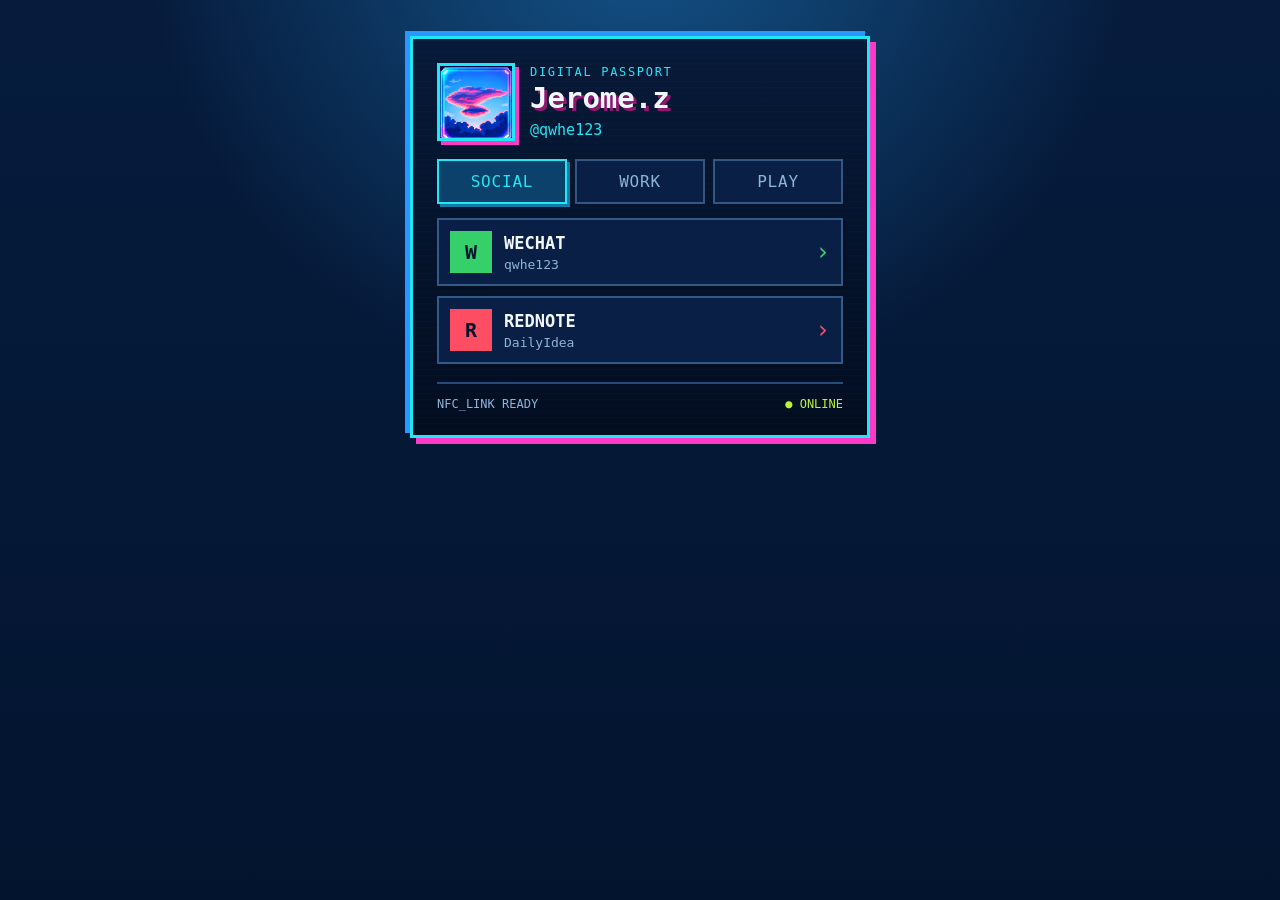
==== digital-passport/index.html @ d6f28b23 "Add NFC digital passport page" ====
<!doctype html><html lang="zh-CN"><head>
<meta charset="utf-8"><meta name="viewport" content="width=device-width,initial-scale=1,viewport-fit=cover"><meta name="theme-color" content="#03142f"><meta name="robots" content="noindex,nofollow">
<title>Jerome.z · Digital Passport</title><link rel="icon" type="image/svg+xml" href="data:image/svg+xml,%3Csvg xmlns='http://www.w3.org/2000/svg' viewBox='0 0 32 32'%3E%3Crect width='32' height='32' fill='%2303142f'/%3E%3Crect x='4' y='4' width='24' height='24' fill='none' stroke='%2321e6f3' stroke-width='3'/%3E%3Cpath fill='%23ff39c7' d='M8 14h4v-4h8v4h4v8h-4v-4h-8v4H8z'/%3E%3C/svg%3E">
<style>
:root{color-scheme:dark;--bg:#03142f;--panel:#091f45;--panel2:#102958;--cyan:#21e6f3;--pink:#ff39c7;--lime:#b8f43a;--text:#f2f7ff;--muted:#8cb5d9}*{box-sizing:border-box}button{font:inherit}body{margin:0;min-height:100svh;background:radial-gradient(circle at 50% -10%,#14558b 0,transparent 42%),linear-gradient(180deg,#061c3d,var(--bg));font-family:ui-monospace,SFMono-Regular,Menlo,Consolas,monospace;color:var(--text);padding:18px 14px 34px}
.shell{width:min(100%,460px);margin:auto;border:3px solid var(--cyan);box-shadow:6px 6px 0 var(--pink),-5px -5px 0 #2997ff;background:linear-gradient(180deg,#071a39,#020d20);padding:18px;position:relative;overflow:hidden}.shell:before{content:"";position:absolute;inset:0;pointer-events:none;background:repeating-linear-gradient(0deg,transparent 0 5px,#21e6f308 6px)}header,.tabs,.cards,.footer{position:relative}
header{display:grid;grid-template-columns:78px 1fr;gap:15px;align-items:center;margin-bottom:18px}.avatar{width:78px;height:78px;border:3px solid var(--cyan);box-shadow:4px 4px 0 var(--pink);overflow:hidden;background:#6dbdeb}.avatar img{width:100%;height:100%;object-fit:cover;object-position:center 42%;filter:saturate(1.35) contrast(1.12)}.kicker{margin:0 0 5px;color:var(--cyan);font-size:12px;letter-spacing:.14em}.name{margin:0;font-size:29px;line-height:1;text-shadow:3px 3px 0 #8f176f}.handle{margin:8px 0 0;color:var(--cyan);font-size:15px}
.tabs{display:grid;grid-template-columns:repeat(3,1fr);gap:8px;margin-bottom:14px}.tab{border:2px solid #365680;background:var(--panel);color:var(--muted);padding:11px 3px;cursor:pointer;letter-spacing:.05em}.tab[aria-selected="true"]{border-color:var(--cyan);color:var(--cyan);background:#0b416b;box-shadow:3px 3px 0 #157aa6}
.cards{display:grid;gap:10px}.card{--card:#21e6f3;width:100%;display:grid;grid-template-columns:42px 1fr auto;gap:12px;align-items:center;text-align:left;border:2px solid #315a87;background:var(--panel);color:var(--text);padding:11px;cursor:pointer;box-shadow:3px 3px 0 #001022}.card:hover,.card:focus-visible{border-color:var(--card);outline:none;transform:translate(-1px,-1px)}.icon{display:grid;place-items:center;width:42px;height:42px;background:var(--card);color:#03142f;font-size:20px;font-weight:900}.platform{display:block;font-size:17px;font-weight:900}.account{display:block;color:var(--muted);font-size:13px;margin-top:4px}.arrow{color:var(--card);font-size:24px}.wechat{--card:#35d069}.rednote{--card:#ff4d63}.duolingo{--card:#b8f43a}.feishu{--card:#4d8dff}.opossum{--card:#ff39c7}
.portfolio{--card:#21e6f3;background:linear-gradient(135deg,#0b416b,var(--panel));text-decoration:none}.portfolio .icon{box-shadow:3px 3px 0 var(--pink)}.footer{margin-top:18px;padding-top:13px;border-top:2px solid #244c79;display:flex;justify-content:space-between;color:var(--muted);font-size:12px}.signal{color:var(--lime)}dialog{width:min(calc(100% - 28px),420px);border:0;padding:0;background:transparent;color:var(--text)}dialog::backdrop{background:#010816dc;backdrop-filter:blur(5px)}.modal{--card:var(--cyan);border:4px solid var(--card);background:#04152f;padding:18px;box-shadow:7px 7px 0 var(--pink);text-align:center}.modal-head{display:flex;align-items:center;justify-content:space-between;margin-bottom:15px}.modal h2{margin:0;font-size:21px}.close{border:2px solid #506f96;background:var(--panel);color:var(--text);width:36px;height:36px;cursor:pointer}.qr{background:#fff;padding:10px}.qr img{display:block;width:100%;height:auto}.modal-account{font-size:17px;color:var(--card);margin:16px 0 11px}.copy{width:100%;border:2px solid var(--card);background:var(--panel2);color:var(--text);padding:12px;cursor:pointer}.hint{font:14px/1.5 system-ui,sans-serif;color:var(--muted);margin:12px 0 0}[hidden]{display:none!important}@media(min-width:700px){body{padding-top:36px}.shell{padding:24px}}
</style></head><body><main class="shell">
<header><div class="avatar"><img src="assets/cloud-avatar.png" alt="粉色像素云头像"></div><div><p class="kicker">DIGITAL PASSPORT</p><h1 class="name">Jerome.z</h1><p class="handle">@qwhe123</p></div></header>
<nav class="tabs" aria-label="身份分类"><button class="tab" data-tab="social" aria-selected="true">SOCIAL</button><button class="tab" data-tab="work" aria-selected="false">WORK</button><button class="tab" data-tab="play" aria-selected="false">PLAY</button></nav>
<section class="cards" aria-live="polite">
<button class="card wechat" data-group="social" data-title="WECHAT" data-account="qwhe123" data-image="assets/wechat.png"><span class="icon">W</span><span><span class="platform">WECHAT</span><span class="account">qwhe123</span></span><span class="arrow">›</span></button>
<button class="card rednote" data-group="social" data-title="REDNOTE" data-account="DailyIdea" data-image="assets/rednote.png"><span class="icon">R</span><span><span class="platform">REDNOTE</span><span class="account">DailyIdea</span></span><span class="arrow">›</span></button>
<a class="card portfolio" data-group="work" href="https://qwhe.github.io/portfolio/" target="_blank" rel="noopener" hidden><span class="icon">P</span><span><span class="platform">PORTFOLIO</span><span class="account">qwhe.github.io/portfolio</span></span><span class="arrow">↗</span></a>
<button class="card feishu" data-group="work" data-title="FEISHU" data-account="Jero" data-image="assets/feishu.png" hidden><span class="icon">F</span><span><span class="platform">FEISHU</span><span class="account">Jero · 联系我</span></span><span class="arrow">›</span></button>
<button class="card duolingo" data-group="play" data-title="DUOLINGO" data-account="qwhe123" data-image="assets/duolingo.png" hidden><span class="icon">D</span><span><span class="platform">DUOLINGO</span><span class="account">qwhe123</span></span><span class="arrow">›</span></button>
<button class="card opossum" data-group="play" data-title="OPOSSUM" data-account="鼠鼠嘴替 · 微信小程序" data-image="assets/opossum.png" hidden><span class="icon">O</span><span><span class="platform">OPOSSUM</span><span class="account">鼠鼠嘴替</span></span><span class="arrow">›</span></button>
</section><div class="footer"><span>NFC_LINK READY</span><span class="signal">● ONLINE</span></div></main>
<dialog id="passport-dialog"><div class="modal"><div class="modal-head"><h2 id="modal-title"></h2><button class="close" aria-label="关闭">×</button></div><div class="qr"><img id="modal-qr" alt=""></div><p class="modal-account" id="modal-account"></p><button class="copy" id="copy-account">复制账号</button><p class="hint">长按二维码可保存，或使用对应应用扫一扫</p></div></dialog>
<script>const tabs=[...document.querySelectorAll('.tab')],cards=[...document.querySelectorAll('.card')],dialog=document.querySelector('dialog');tabs.forEach(tab=>tab.addEventListener('click',()=>{tabs.forEach(t=>t.setAttribute('aria-selected',String(t===tab)));cards.forEach(card=>card.hidden=card.dataset.group!==tab.dataset.tab)}));document.querySelectorAll('button.card').forEach(card=>card.addEventListener('click',()=>{dialog.querySelector('.modal').className=`modal ${card.classList[1]}`;document.querySelector('#modal-title').textContent=card.dataset.title;document.querySelector('#modal-account').textContent=card.dataset.account;const image=document.querySelector('#modal-qr');image.src=card.dataset.image;image.alt=`${card.dataset.title} 二维码`;dialog.showModal()}));document.querySelector('.close').addEventListener('click',()=>dialog.close());dialog.addEventListener('click',event=>{if(event.target===dialog)dialog.close()});document.querySelector('#copy-account').addEventListener('click',async event=>{await navigator.clipboard.writeText(document.querySelector('#modal-account').textContent);event.currentTarget.textContent='已复制';setTimeout(()=>event.currentTarget.textContent='复制账号',1200)});</script>
</body></html>
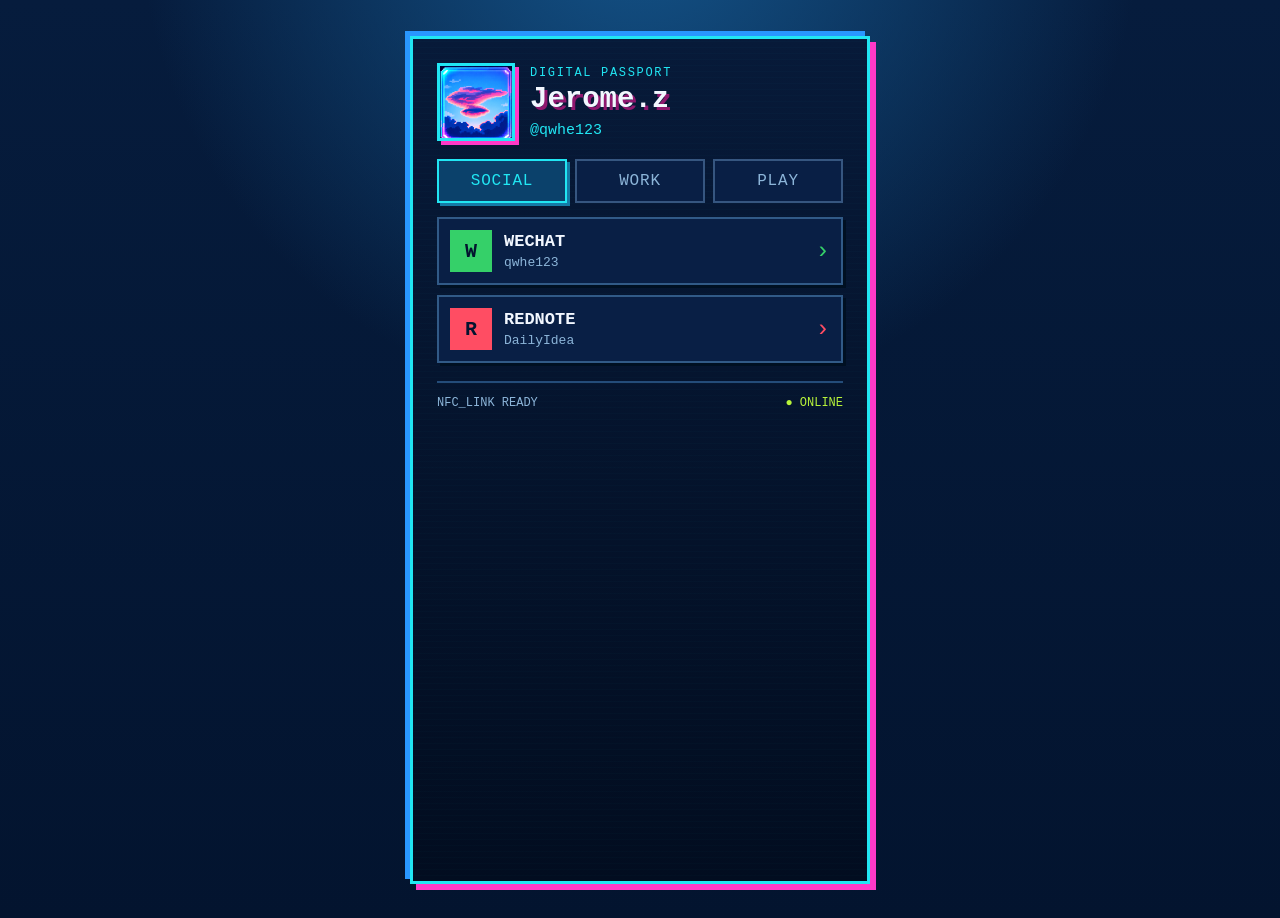
==== commit c74a2d3f: "Refine mobile passport layout and possum label" ====
--- a/digital-passport/index.html
+++ b/digital-passport/index.html
@@ -3,7 +3,7 @@
 <title>Jerome.z · Digital Passport</title><link rel="icon" type="image/svg+xml" href="data:image/svg+xml,%3Csvg xmlns='http://www.w3.org/2000/svg' viewBox='0 0 32 32'%3E%3Crect width='32' height='32' fill='%2303142f'/%3E%3Crect x='4' y='4' width='24' height='24' fill='none' stroke='%2321e6f3' stroke-width='3'/%3E%3Cpath fill='%23ff39c7' d='M8 14h4v-4h8v4h4v8h-4v-4h-8v4H8z'/%3E%3C/svg%3E">
 <style>
 :root{color-scheme:dark;--bg:#03142f;--panel:#091f45;--panel2:#102958;--cyan:#21e6f3;--pink:#ff39c7;--lime:#b8f43a;--text:#f2f7ff;--muted:#8cb5d9}*{box-sizing:border-box}button{font:inherit}body{margin:0;min-height:100svh;background:radial-gradient(circle at 50% -10%,#14558b 0,transparent 42%),linear-gradient(180deg,#061c3d,var(--bg));font-family:ui-monospace,SFMono-Regular,Menlo,Consolas,monospace;color:var(--text);padding:18px 14px 34px}
-.shell{width:min(100%,460px);margin:auto;border:3px solid var(--cyan);box-shadow:6px 6px 0 var(--pink),-5px -5px 0 #2997ff;background:linear-gradient(180deg,#071a39,#020d20);padding:18px;position:relative;overflow:hidden}.shell:before{content:"";position:absolute;inset:0;pointer-events:none;background:repeating-linear-gradient(0deg,transparent 0 5px,#21e6f308 6px)}header,.tabs,.cards,.footer{position:relative}
+.shell{width:min(100%,460px);min-height:calc(100svh - 52px);margin:auto;border:3px solid var(--cyan);box-shadow:6px 6px 0 var(--pink),-5px -5px 0 #2997ff;background:linear-gradient(180deg,#071a39,#020d20);padding:18px;position:relative;overflow:hidden}.shell:before{content:"";position:absolute;inset:0;pointer-events:none;background:repeating-linear-gradient(0deg,transparent 0 5px,#21e6f308 6px)}header,.tabs,.cards,.footer{position:relative}
 header{display:grid;grid-template-columns:78px 1fr;gap:15px;align-items:center;margin-bottom:18px}.avatar{width:78px;height:78px;border:3px solid var(--cyan);box-shadow:4px 4px 0 var(--pink);overflow:hidden;background:#6dbdeb}.avatar img{width:100%;height:100%;object-fit:cover;object-position:center 42%;filter:saturate(1.35) contrast(1.12)}.kicker{margin:0 0 5px;color:var(--cyan);font-size:12px;letter-spacing:.14em}.name{margin:0;font-size:29px;line-height:1;text-shadow:3px 3px 0 #8f176f}.handle{margin:8px 0 0;color:var(--cyan);font-size:15px}
 .tabs{display:grid;grid-template-columns:repeat(3,1fr);gap:8px;margin-bottom:14px}.tab{border:2px solid #365680;background:var(--panel);color:var(--muted);padding:11px 3px;cursor:pointer;letter-spacing:.05em}.tab[aria-selected="true"]{border-color:var(--cyan);color:var(--cyan);background:#0b416b;box-shadow:3px 3px 0 #157aa6}
 .cards{display:grid;gap:10px}.card{--card:#21e6f3;width:100%;display:grid;grid-template-columns:42px 1fr auto;gap:12px;align-items:center;text-align:left;border:2px solid #315a87;background:var(--panel);color:var(--text);padding:11px;cursor:pointer;box-shadow:3px 3px 0 #001022}.card:hover,.card:focus-visible{border-color:var(--card);outline:none;transform:translate(-1px,-1px)}.icon{display:grid;place-items:center;width:42px;height:42px;background:var(--card);color:#03142f;font-size:20px;font-weight:900}.platform{display:block;font-size:17px;font-weight:900}.account{display:block;color:var(--muted);font-size:13px;margin-top:4px}.arrow{color:var(--card);font-size:24px}.wechat{--card:#35d069}.rednote{--card:#ff4d63}.duolingo{--card:#b8f43a}.feishu{--card:#4d8dff}.opossum{--card:#ff39c7}
@@ -17,7 +17,7 @@
 <a class="card portfolio" data-group="work" href="https://qwhe.github.io/portfolio/" target="_blank" rel="noopener" hidden><span class="icon">P</span><span><span class="platform">PORTFOLIO</span><span class="account">qwhe.github.io/portfolio</span></span><span class="arrow">↗</span></a>
 <button class="card feishu" data-group="work" data-title="FEISHU" data-account="Jero" data-image="assets/feishu.png" hidden><span class="icon">F</span><span><span class="platform">FEISHU</span><span class="account">Jero · 联系我</span></span><span class="arrow">›</span></button>
 <button class="card duolingo" data-group="play" data-title="DUOLINGO" data-account="qwhe123" data-image="assets/duolingo.png" hidden><span class="icon">D</span><span><span class="platform">DUOLINGO</span><span class="account">qwhe123</span></span><span class="arrow">›</span></button>
-<button class="card opossum" data-group="play" data-title="OPOSSUM" data-account="鼠鼠嘴替 · 微信小程序" data-image="assets/opossum.png" hidden><span class="icon">O</span><span><span class="platform">OPOSSUM</span><span class="account">鼠鼠嘴替</span></span><span class="arrow">›</span></button>
+<button class="card opossum" data-group="play" data-title="POSSUM EMOJI" data-account="负鼠表情 · 微信小程序" data-image="assets/opossum.png" hidden><span class="icon">O</span><span><span class="platform">POSSUM EMOJI</span><span class="account">负鼠表情</span></span><span class="arrow">›</span></button>
 </section><div class="footer"><span>NFC_LINK READY</span><span class="signal">● ONLINE</span></div></main>
 <dialog id="passport-dialog"><div class="modal"><div class="modal-head"><h2 id="modal-title"></h2><button class="close" aria-label="关闭">×</button></div><div class="qr"><img id="modal-qr" alt=""></div><p class="modal-account" id="modal-account"></p><button class="copy" id="copy-account">复制账号</button><p class="hint">长按二维码可保存，或使用对应应用扫一扫</p></div></dialog>
 <script>const tabs=[...document.querySelectorAll('.tab')],cards=[...document.querySelectorAll('.card')],dialog=document.querySelector('dialog');tabs.forEach(tab=>tab.addEventListener('click',()=>{tabs.forEach(t=>t.setAttribute('aria-selected',String(t===tab)));cards.forEach(card=>card.hidden=card.dataset.group!==tab.dataset.tab)}));document.querySelectorAll('button.card').forEach(card=>card.addEventListener('click',()=>{dialog.querySelector('.modal').className=`modal ${card.classList[1]}`;document.querySelector('#modal-title').textContent=card.dataset.title;document.querySelector('#modal-account').textContent=card.dataset.account;const image=document.querySelector('#modal-qr');image.src=card.dataset.image;image.alt=`${card.dataset.title} 二维码`;dialog.showModal()}));document.querySelector('.close').addEventListener('click',()=>dialog.close());dialog.addEventListener('click',event=>{if(event.target===dialog)dialog.close()});document.querySelector('#copy-account').addEventListener('click',async event=>{await navigator.clipboard.writeText(document.querySelector('#modal-account').textContent);event.currentTarget.textContent='已复制';setTimeout(()=>event.currentTarget.textContent='复制账号',1200)});</script>
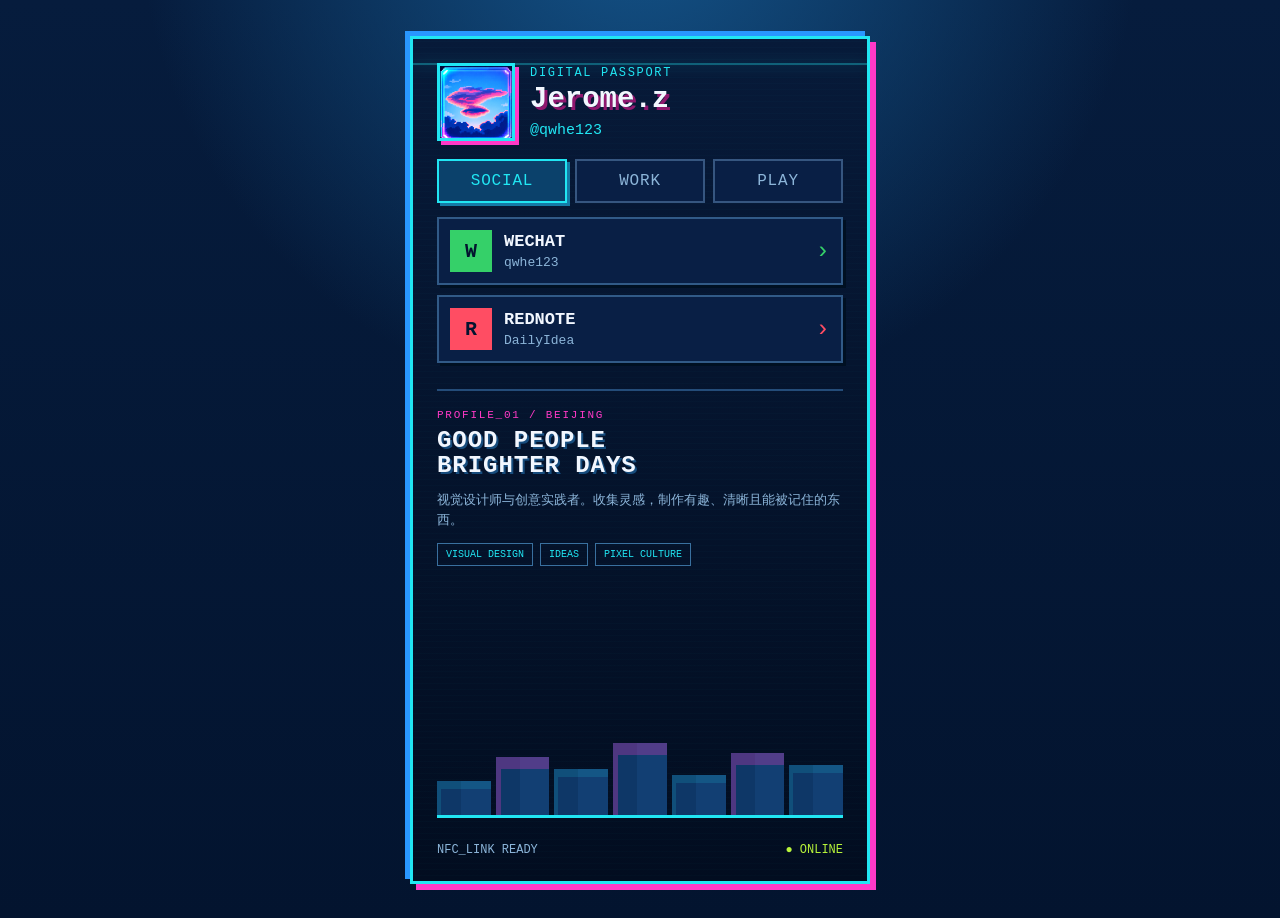
==== commit 6f8c116d: "Add profile block, pixel city strip and scanline to mobile passport" ====
--- a/digital-passport/index.html
+++ b/digital-passport/index.html
@@ -3,11 +3,11 @@
 <title>Jerome.z · Digital Passport</title><link rel="icon" type="image/svg+xml" href="data:image/svg+xml,%3Csvg xmlns='http://www.w3.org/2000/svg' viewBox='0 0 32 32'%3E%3Crect width='32' height='32' fill='%2303142f'/%3E%3Crect x='4' y='4' width='24' height='24' fill='none' stroke='%2321e6f3' stroke-width='3'/%3E%3Cpath fill='%23ff39c7' d='M8 14h4v-4h8v4h4v8h-4v-4h-8v4H8z'/%3E%3C/svg%3E">
 <style>
 :root{color-scheme:dark;--bg:#03142f;--panel:#091f45;--panel2:#102958;--cyan:#21e6f3;--pink:#ff39c7;--lime:#b8f43a;--text:#f2f7ff;--muted:#8cb5d9}*{box-sizing:border-box}button{font:inherit}body{margin:0;min-height:100svh;background:radial-gradient(circle at 50% -10%,#14558b 0,transparent 42%),linear-gradient(180deg,#061c3d,var(--bg));font-family:ui-monospace,SFMono-Regular,Menlo,Consolas,monospace;color:var(--text);padding:18px 14px 34px}
-.shell{width:min(100%,460px);min-height:calc(100svh - 52px);margin:auto;border:3px solid var(--cyan);box-shadow:6px 6px 0 var(--pink),-5px -5px 0 #2997ff;background:linear-gradient(180deg,#071a39,#020d20);padding:18px;position:relative;overflow:hidden}.shell:before{content:"";position:absolute;inset:0;pointer-events:none;background:repeating-linear-gradient(0deg,transparent 0 5px,#21e6f308 6px)}header,.tabs,.cards,.footer{position:relative}
+.shell{width:min(100%,460px);min-height:calc(100svh - 52px);margin:auto;border:3px solid var(--cyan);box-shadow:6px 6px 0 var(--pink),-5px -5px 0 #2997ff;background:linear-gradient(180deg,#071a39,#020d20);padding:18px;position:relative;overflow:hidden;display:flex;flex-direction:column}.shell:before{content:"";position:absolute;inset:0;pointer-events:none;background:repeating-linear-gradient(0deg,transparent 0 5px,#21e6f308 6px)}.shell:after{content:"";position:absolute;left:0;right:0;height:2px;background:var(--cyan);box-shadow:0 0 14px var(--cyan);opacity:.35;animation:scan 5s linear infinite;pointer-events:none}header,.tabs,.cards,.profile-note,.city,.footer{position:relative}
 header{display:grid;grid-template-columns:78px 1fr;gap:15px;align-items:center;margin-bottom:18px}.avatar{width:78px;height:78px;border:3px solid var(--cyan);box-shadow:4px 4px 0 var(--pink);overflow:hidden;background:#6dbdeb}.avatar img{width:100%;height:100%;object-fit:cover;object-position:center 42%;filter:saturate(1.35) contrast(1.12)}.kicker{margin:0 0 5px;color:var(--cyan);font-size:12px;letter-spacing:.14em}.name{margin:0;font-size:29px;line-height:1;text-shadow:3px 3px 0 #8f176f}.handle{margin:8px 0 0;color:var(--cyan);font-size:15px}
 .tabs{display:grid;grid-template-columns:repeat(3,1fr);gap:8px;margin-bottom:14px}.tab{border:2px solid #365680;background:var(--panel);color:var(--muted);padding:11px 3px;cursor:pointer;letter-spacing:.05em}.tab[aria-selected="true"]{border-color:var(--cyan);color:var(--cyan);background:#0b416b;box-shadow:3px 3px 0 #157aa6}
 .cards{display:grid;gap:10px}.card{--card:#21e6f3;width:100%;display:grid;grid-template-columns:42px 1fr auto;gap:12px;align-items:center;text-align:left;border:2px solid #315a87;background:var(--panel);color:var(--text);padding:11px;cursor:pointer;box-shadow:3px 3px 0 #001022}.card:hover,.card:focus-visible{border-color:var(--card);outline:none;transform:translate(-1px,-1px)}.icon{display:grid;place-items:center;width:42px;height:42px;background:var(--card);color:#03142f;font-size:20px;font-weight:900}.platform{display:block;font-size:17px;font-weight:900}.account{display:block;color:var(--muted);font-size:13px;margin-top:4px}.arrow{color:var(--card);font-size:24px}.wechat{--card:#35d069}.rednote{--card:#ff4d63}.duolingo{--card:#b8f43a}.feishu{--card:#4d8dff}.opossum{--card:#ff39c7}
-.portfolio{--card:#21e6f3;background:linear-gradient(135deg,#0b416b,var(--panel));text-decoration:none}.portfolio .icon{box-shadow:3px 3px 0 var(--pink)}.footer{margin-top:18px;padding-top:13px;border-top:2px solid #244c79;display:flex;justify-content:space-between;color:var(--muted);font-size:12px}.signal{color:var(--lime)}dialog{width:min(calc(100% - 28px),420px);border:0;padding:0;background:transparent;color:var(--text)}dialog::backdrop{background:#010816dc;backdrop-filter:blur(5px)}.modal{--card:var(--cyan);border:4px solid var(--card);background:#04152f;padding:18px;box-shadow:7px 7px 0 var(--pink);text-align:center}.modal-head{display:flex;align-items:center;justify-content:space-between;margin-bottom:15px}.modal h2{margin:0;font-size:21px}.close{border:2px solid #506f96;background:var(--panel);color:var(--text);width:36px;height:36px;cursor:pointer}.qr{background:#fff;padding:10px}.qr img{display:block;width:100%;height:auto}.modal-account{font-size:17px;color:var(--card);margin:16px 0 11px}.copy{width:100%;border:2px solid var(--card);background:var(--panel2);color:var(--text);padding:12px;cursor:pointer}.hint{font:14px/1.5 system-ui,sans-serif;color:var(--muted);margin:12px 0 0}[hidden]{display:none!important}@media(min-width:700px){body{padding-top:36px}.shell{padding:24px}}
+.portfolio{--card:#21e6f3;background:linear-gradient(135deg,#0b416b,var(--panel));text-decoration:none}.portfolio .icon{box-shadow:3px 3px 0 var(--pink)}.profile-note{margin-top:26px;padding-top:18px;border-top:2px solid #244c79}.eyebrow{margin:0 0 8px;color:var(--pink);font-size:11px;letter-spacing:.16em}.profile-note h2{margin:0;font-size:24px;line-height:1.04;letter-spacing:.04em;text-shadow:2px 2px 0 #164c7d}.bio{margin:11px 0 13px;color:var(--muted);font:13px/1.55 system-ui,sans-serif}.skills{display:flex;flex-wrap:wrap;gap:7px}.skills span{border:1px solid #39709f;padding:5px 8px;color:var(--cyan);font-size:10px}.city{height:78px;margin-top:auto;display:flex;align-items:flex-end;gap:5px;border-bottom:3px solid var(--cyan);overflow:hidden}.city span{flex:1;background:linear-gradient(90deg,#0e3767 0 45%,#123f73 45%);box-shadow:inset 4px 8px 0 #21e6f322}.city span:nth-child(2n){box-shadow:inset 5px 12px 0 #ff39c744}.city span:nth-child(1){height:34px}.city span:nth-child(2){height:58px}.city span:nth-child(3){height:46px}.city span:nth-child(4){height:72px}.city span:nth-child(5){height:40px}.city span:nth-child(6){height:62px}.city span:nth-child(7){height:50px}.footer{margin-top:12px;padding-top:13px;display:flex;justify-content:space-between;color:var(--muted);font-size:12px}.signal{color:var(--lime);animation:blink 1.8s steps(2,end) infinite}@keyframes scan{from{top:0}to{top:100%}}@keyframes blink{50%{opacity:.35}}dialog{width:min(calc(100% - 28px),420px);border:0;padding:0;background:transparent;color:var(--text)}dialog::backdrop{background:#010816dc;backdrop-filter:blur(5px)}.modal{--card:var(--cyan);border:4px solid var(--card);background:#04152f;padding:18px;box-shadow:7px 7px 0 var(--pink);text-align:center}.modal-head{display:flex;align-items:center;justify-content:space-between;margin-bottom:15px}.modal h2{margin:0;font-size:21px}.close{border:2px solid #506f96;background:var(--panel);color:var(--text);width:36px;height:36px;cursor:pointer}.qr{background:#fff;padding:10px}.qr img{display:block;width:100%;height:auto}.modal-account{font-size:17px;color:var(--card);margin:16px 0 11px}.copy{width:100%;border:2px solid var(--card);background:var(--panel2);color:var(--text);padding:12px;cursor:pointer}.hint{font:14px/1.5 system-ui,sans-serif;color:var(--muted);margin:12px 0 0}[hidden]{display:none!important}@media(prefers-reduced-motion:reduce){.shell:after,.signal{animation:none}}@media(min-width:700px){body{padding-top:36px}.shell{padding:24px}}
 </style></head><body><main class="shell">
 <header><div class="avatar"><img src="assets/cloud-avatar.png" alt="粉色像素云头像"></div><div><p class="kicker">DIGITAL PASSPORT</p><h1 class="name">Jerome.z</h1><p class="handle">@qwhe123</p></div></header>
 <nav class="tabs" aria-label="身份分类"><button class="tab" data-tab="social" aria-selected="true">SOCIAL</button><button class="tab" data-tab="work" aria-selected="false">WORK</button><button class="tab" data-tab="play" aria-selected="false">PLAY</button></nav>
@@ -18,7 +18,7 @@
 <button class="card feishu" data-group="work" data-title="FEISHU" data-account="Jero" data-image="assets/feishu.png" hidden><span class="icon">F</span><span><span class="platform">FEISHU</span><span class="account">Jero · 联系我</span></span><span class="arrow">›</span></button>
 <button class="card duolingo" data-group="play" data-title="DUOLINGO" data-account="qwhe123" data-image="assets/duolingo.png" hidden><span class="icon">D</span><span><span class="platform">DUOLINGO</span><span class="account">qwhe123</span></span><span class="arrow">›</span></button>
 <button class="card opossum" data-group="play" data-title="POSSUM EMOJI" data-account="负鼠表情 · 微信小程序" data-image="assets/opossum.png" hidden><span class="icon">O</span><span><span class="platform">POSSUM EMOJI</span><span class="account">负鼠表情</span></span><span class="arrow">›</span></button>
-</section><div class="footer"><span>NFC_LINK READY</span><span class="signal">● ONLINE</span></div></main>
+</section><section class="profile-note"><p class="eyebrow">PROFILE_01 / BEIJING</p><h2>GOOD PEOPLE<br>BRIGHTER DAYS</h2><p class="bio">视觉设计师与创意实践者。收集灵感，制作有趣、清晰且能被记住的东西。</p><div class="skills"><span>VISUAL DESIGN</span><span>IDEAS</span><span>PIXEL CULTURE</span></div></section><div class="city" aria-hidden="true"><span></span><span></span><span></span><span></span><span></span><span></span><span></span></div><div class="footer"><span>NFC_LINK READY</span><span class="signal">● ONLINE</span></div></main>
 <dialog id="passport-dialog"><div class="modal"><div class="modal-head"><h2 id="modal-title"></h2><button class="close" aria-label="关闭">×</button></div><div class="qr"><img id="modal-qr" alt=""></div><p class="modal-account" id="modal-account"></p><button class="copy" id="copy-account">复制账号</button><p class="hint">长按二维码可保存，或使用对应应用扫一扫</p></div></dialog>
 <script>const tabs=[...document.querySelectorAll('.tab')],cards=[...document.querySelectorAll('.card')],dialog=document.querySelector('dialog');tabs.forEach(tab=>tab.addEventListener('click',()=>{tabs.forEach(t=>t.setAttribute('aria-selected',String(t===tab)));cards.forEach(card=>card.hidden=card.dataset.group!==tab.dataset.tab)}));document.querySelectorAll('button.card').forEach(card=>card.addEventListener('click',()=>{dialog.querySelector('.modal').className=`modal ${card.classList[1]}`;document.querySelector('#modal-title').textContent=card.dataset.title;document.querySelector('#modal-account').textContent=card.dataset.account;const image=document.querySelector('#modal-qr');image.src=card.dataset.image;image.alt=`${card.dataset.title} 二维码`;dialog.showModal()}));document.querySelector('.close').addEventListener('click',()=>dialog.close());dialog.addEventListener('click',event=>{if(event.target===dialog)dialog.close()});document.querySelector('#copy-account').addEventListener('click',async event=>{await navigator.clipboard.writeText(document.querySelector('#modal-account').textContent);event.currentTarget.textContent='已复制';setTimeout(()=>event.currentTarget.textContent='复制账号',1200)});</script>
 </body></html>
